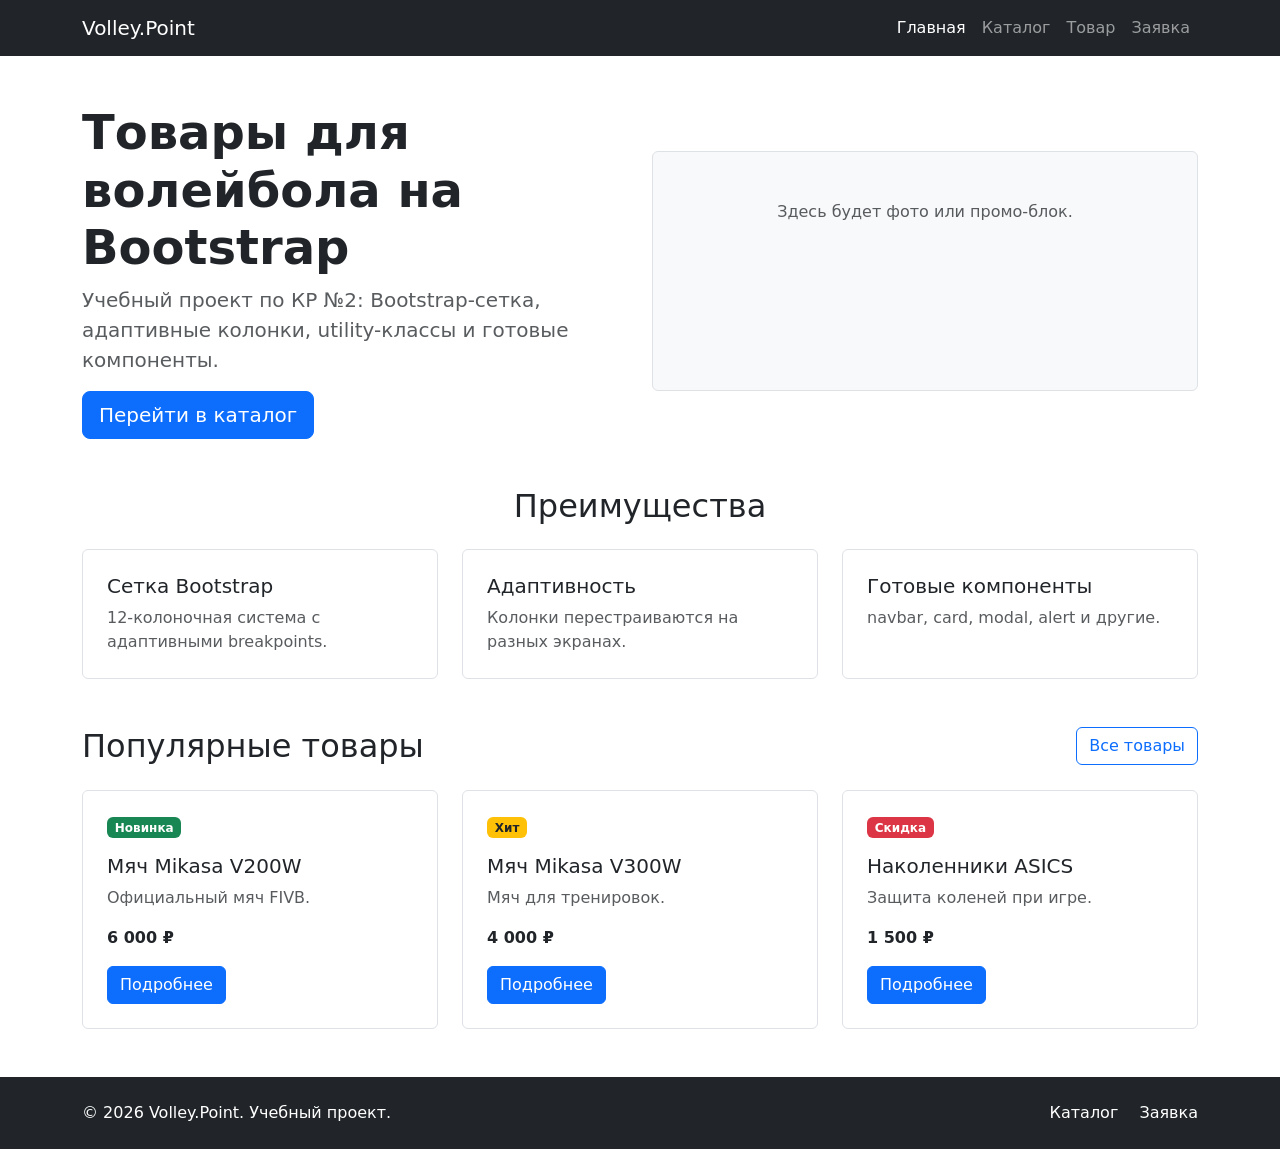
==== index.html @ da5b9ea9 "feat: create Bootstrap grid homepage" ====
<!DOCTYPE html>
<html lang="ru">
<head>
  <meta charset="UTF-8">
  <meta name="viewport" content="width=device-width, initial-scale=1.0">
  <title>Главная – Volley.Point</title>

  <link
    href="https://cdn.jsdelivr.net/npm/bootstrap@5.3.3/dist/css/bootstrap.min.css"
    rel="stylesheet"
  >
  <link rel="stylesheet" href="css/custom.css">
</head>
<body>

  <nav class="navbar navbar-expand-lg navbar-dark bg-dark">
    <div class="container">
      <a class="navbar-brand" href="index.html">Volley.Point</a>

      <button
        class="navbar-toggler"
        type="button"
        data-bs-toggle="collapse"
        data-bs-target="#mainNavbar"
        aria-controls="mainNavbar"
        aria-expanded="false"
        aria-label="Переключить навигацию"
      >
        <span class="navbar-toggler-icon"></span>
      </button>

      <div class="collapse navbar-collapse" id="mainNavbar">
        <ul class="navbar-nav ms-auto">
          <li class="nav-item">
            <a class="nav-link active" aria-current="page" href="index.html">Главная</a>
          </li>
          <li class="nav-item">
            <a class="nav-link" href="catalog.html">Каталог</a>
          </li>
          <li class="nav-item">
            <a class="nav-link" href="product.html">Товар</a>
          </li>
          <li class="nav-item">
            <a class="nav-link" href="order.html">Заявка</a>
          </li>
        </ul>
      </div>
    </div>
  </nav>

  <main>
    <section class="container my-5">
      <div class="row align-items-center g-4">
        <div class="col-12 col-lg-6">
          <h2 class="display-5 fw-bold">
            Товары для волейбола на Bootstrap
          </h2>
          <p class="lead text-muted">
            Учебный проект по КР №2: Bootstrap-сетка, адаптивные колонки,
            utility-классы и готовые компоненты.
          </p>
          <a class="btn btn-primary btn-lg" href="catalog.html">
            Перейти в каталог
          </a>
        </div>
        <div class="col-12 col-lg-6">
          <div class="placeholder-box p-5 bg-light border rounded text-center">
            <p class="mb-0 text-muted">
              Здесь будет фото или промо-блок.
            </p>
          </div>
        </div>
      </div>
    </section>

    <section class="container my-5">
      <h2 class="text-center mb-4">Преимущества</h2>
      <div class="row g-4">
        <div class="col-12 col-md-4">
          <div class="p-4 border rounded h-100 bg-white">
            <h3 class="h5">Сетка Bootstrap</h3>
            <p class="mb-0 text-muted">
              12-колоночная система с адаптивными breakpoints.
            </p>
          </div>
        </div>
        <div class="col-12 col-md-4">
          <div class="p-4 border rounded h-100 bg-white">
            <h3 class="h5">Адаптивность</h3>
            <p class="mb-0 text-muted">
              Колонки перестраиваются на разных экранах.
            </p>
          </div>
        </div>
        <div class="col-12 col-md-4">
          <div class="p-4 border rounded h-100 bg-white">
            <h3 class="h5">Готовые компоненты</h3>
            <p class="mb-0 text-muted">
              navbar, card, modal, alert и другие.
            </p>
          </div>
        </div>
      </div>
    </section>

    <section class="container my-5" id="popular">
      <div class="d-flex justify-content-between align-items-center mb-4">
        <h2 class="mb-0">Популярные товары</h2>
        <a class="btn btn-outline-primary" href="catalog.html">Все товары</a>
      </div>

      <div class="row g-4">
        <div class="col-12 col-md-6 col-lg-4">
          <div class="border rounded h-100 p-4">
            <span class="badge bg-success mb-3">Новинка</span>
            <h3 class="h5">Мяч Mikasa V200W</h3>
            <p class="text-muted">Официальный мяч FIVB.</p>
            <p class="fw-bold mb-3">6 000 ₽</p>
            <a class="btn btn-primary" href="product.html">Подробнее</a>
          </div>
        </div>
        <div class="col-12 col-md-6 col-lg-4">
          <div class="border rounded h-100 p-4">
            <span class="badge bg-warning text-dark mb-3">Хит</span>
            <h3 class="h5">Мяч Mikasa V300W</h3>
            <p class="text-muted">Мяч для тренировок.</p>
            <p class="fw-bold mb-3">4 000 ₽</p>
            <a class="btn btn-primary" href="product.html">Подробнее</a>
          </div>
        </div>
        <div class="col-12 col-md-6 col-lg-4">
          <div class="border rounded h-100 p-4">
            <span class="badge bg-danger mb-3">Скидка</span>
            <h3 class="h5">Наколенники ASICS</h3>
            <p class="text-muted">Защита коленей при игре.</p>
            <p class="fw-bold mb-3">1 500 ₽</p>
            <a class="btn btn-primary" href="product.html">Подробнее</a>
          </div>
        </div>
      </div>
    </section>
  </main>

  <footer class="bg-dark text-white py-4 mt-5">
    <div class="container">
      <div class="row align-items-center g-3">
        <div class="col-12 col-md-6">
          <p class="mb-0">&copy; 2026 Volley.Point. Учебный проект.</p>
        </div>
        <div class="col-12 col-md-6 text-md-end">
          <a class="text-white text-decoration-none me-3" href="catalog.html">Каталог</a>
          <a class="text-white text-decoration-none" href="order.html">Заявка</a>
        </div>
      </div>
    </div>
  </footer>

  <script
    src="https://cdn.jsdelivr.net/npm/bootstrap@5.3.3/dist/js/bootstrap.bundle.min.js"
  ></script>
</body>
</html>
---- css/custom.css ----
body {
  min-height: 100vh;
}

.placeholder-box {
  min-height: 240px;
}
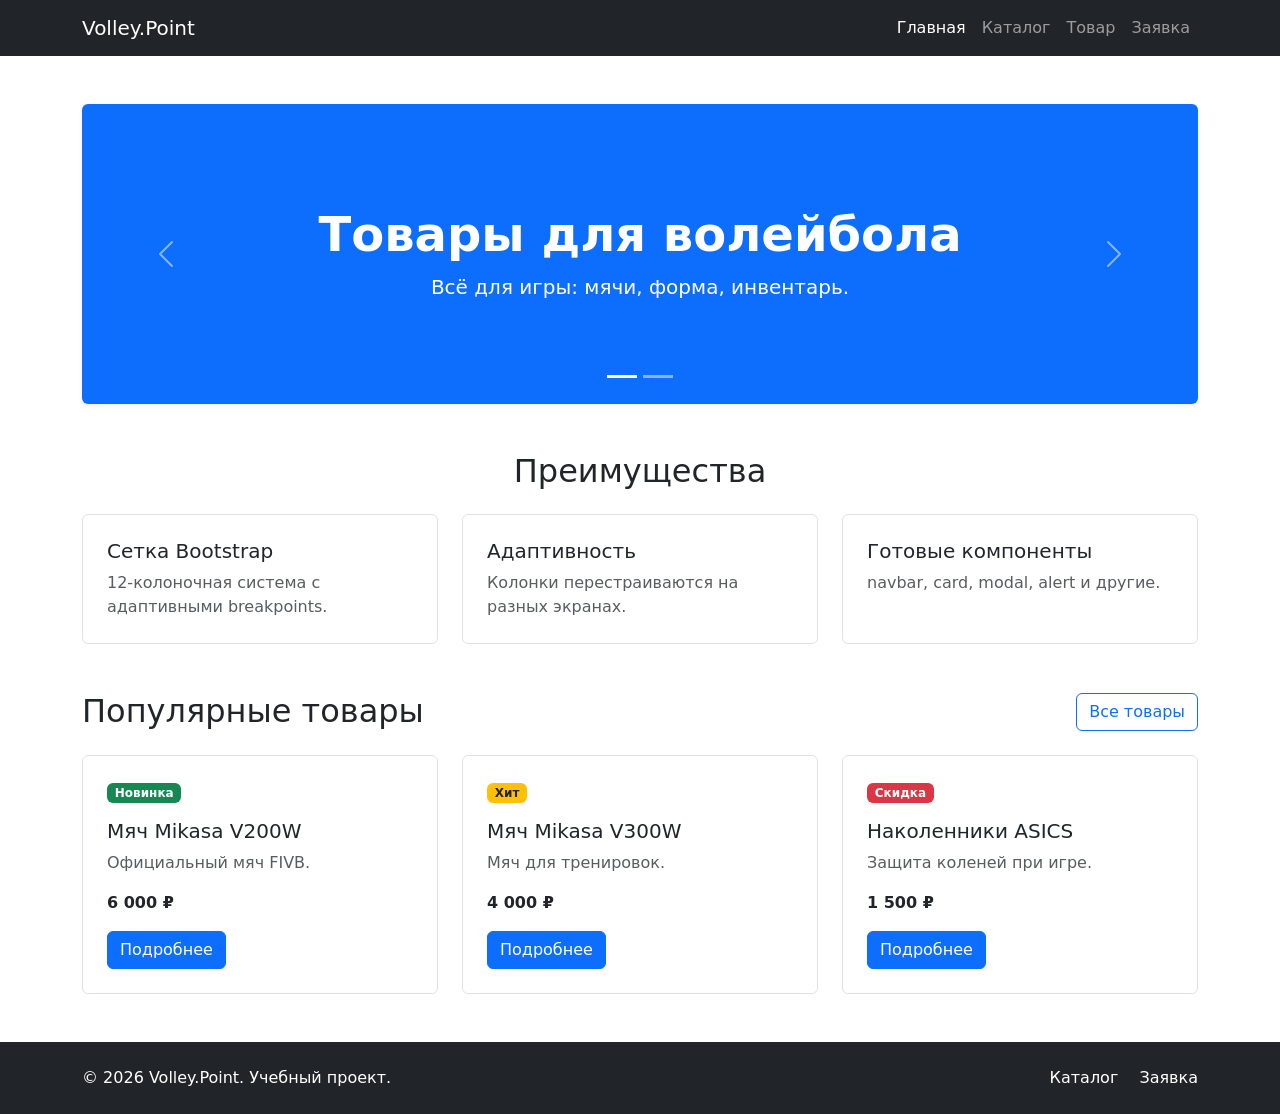
==== commit bb236bde: "feat: add carousel and finalize project" ====
--- a/index.html
+++ b/index.html
@@ -49,27 +49,35 @@
   </nav>
 
   <main>
+        <!-- Bootstrap Carousel -->
     <section class="container my-5">
-      <div class="row align-items-center g-4">
-        <div class="col-12 col-lg-6">
-          <h2 class="display-5 fw-bold">
-            Товары для волейбола на Bootstrap
-          </h2>
-          <p class="lead text-muted">
-            Учебный проект по КР №2: Bootstrap-сетка, адаптивные колонки,
-            utility-классы и готовые компоненты.
-          </p>
-          <a class="btn btn-primary btn-lg" href="catalog.html">
-            Перейти в каталог
-          </a>
+      <div id="heroCarousel" class="carousel slide shadow-sm rounded overflow-hidden" data-bs-ride="carousel">
+        <div class="carousel-indicators">
+          <button type="button" data-bs-target="#heroCarousel" data-bs-slide-to="0" class="active" aria-current="true" aria-label="Слайд 1"></button>
+          <button type="button" data-bs-target="#heroCarousel" data-bs-slide-to="1" aria-label="Слайд 2"></button>
         </div>
-        <div class="col-12 col-lg-6">
-          <div class="placeholder-box p-5 bg-light border rounded text-center">
-            <p class="mb-0 text-muted">
-              Здесь будет фото или промо-блок.
-            </p>
+        <div class="carousel-inner">
+          <div class="carousel-item active">
+            <div class="bg-primary text-white p-5 text-center d-flex flex-column justify-content-center" style="min-height: 300px;">
+              <h2 class="display-5 fw-bold">Товары для волейбола</h2>
+              <p class="lead mb-0">Всё для игры: мячи, форма, инвентарь.</p>
+            </div>
+          </div>
+          <div class="carousel-item">
+            <div class="bg-dark text-white p-5 text-center d-flex flex-column justify-content-center" style="min-height: 300px;">
+              <h2 class="display-5 fw-bold">Новинки сезона</h2>
+              <p class="lead mb-0">Мячи Mikasa FIVB уже в наличии.</p>
+            </div>
           </div>
         </div>
+        <button class="carousel-control-prev" type="button" data-bs-target="#heroCarousel" data-bs-slide="prev">
+          <span class="carousel-control-prev-icon" aria-hidden="true"></span>
+          <span class="visually-hidden">Предыдущий</span>
+        </button>
+        <button class="carousel-control-next" type="button" data-bs-target="#heroCarousel" data-bs-slide="next">
+          <span class="carousel-control-next-icon" aria-hidden="true"></span>
+          <span class="visually-hidden">Следующий</span>
+        </button>
       </div>
     </section>
 
--- a/css/custom.css
+++ b/css/custom.css
@@ -4,4 +4,8 @@
 
 .placeholder-box {
   min-height: 240px;
+}
+
+.placeholder-image {
+  min-height: 320px;
 }
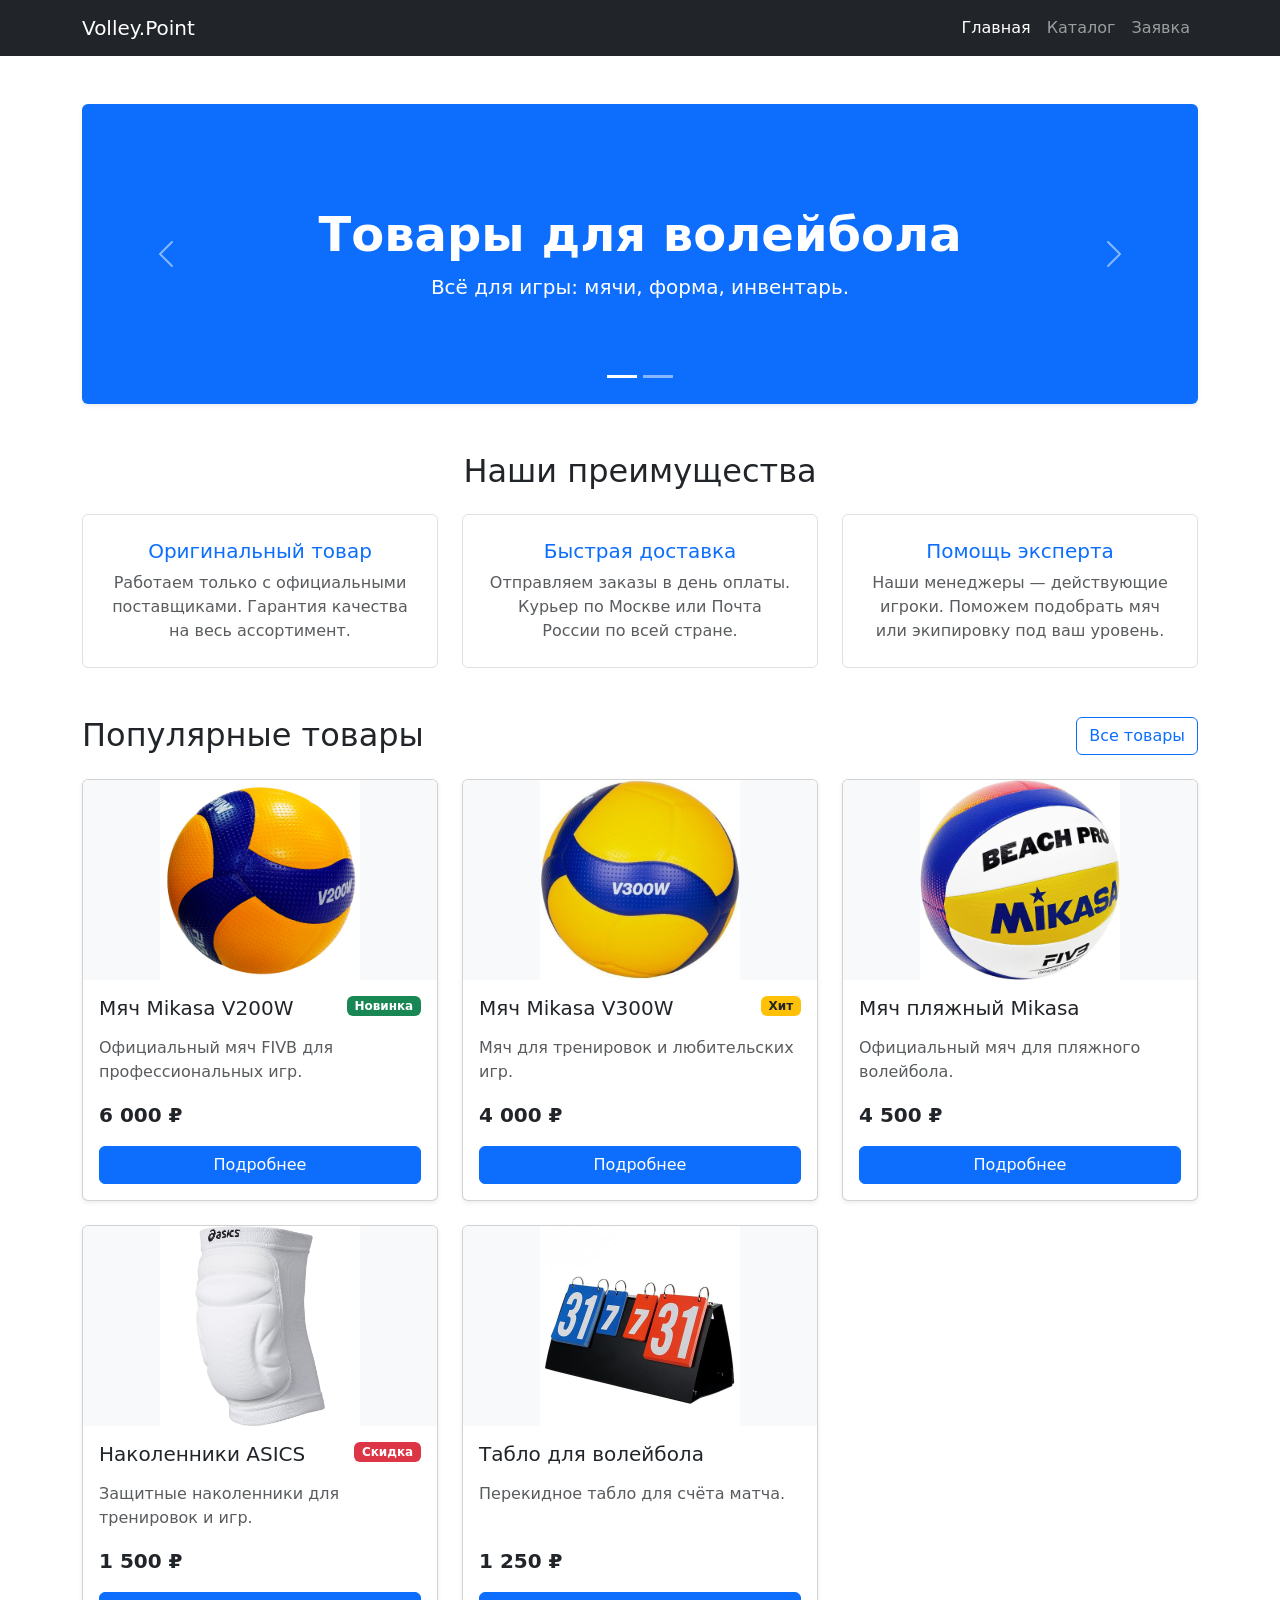
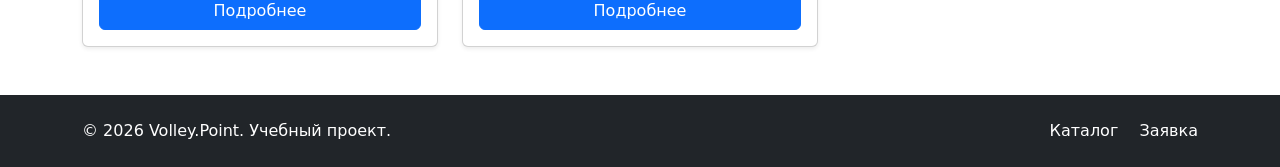
==== commit 69422a05: "feat: improve catalog, add product pages and working forms" ====
--- a/index.html
+++ b/index.html
@@ -38,9 +38,6 @@
             <a class="nav-link" href="catalog.html">Каталог</a>
           </li>
           <li class="nav-item">
-            <a class="nav-link" href="product.html">Товар</a>
-          </li>
-          <li class="nav-item">
             <a class="nav-link" href="order.html">Заявка</a>
           </li>
         </ul>
@@ -49,7 +46,7 @@
   </nav>
 
   <main>
-        <!-- Bootstrap Carousel -->
+    <!-- Bootstrap Carousel -->
     <section class="container my-5">
       <div id="heroCarousel" class="carousel slide shadow-sm rounded overflow-hidden" data-bs-ride="carousel">
         <div class="carousel-indicators">
@@ -81,36 +78,38 @@
       </div>
     </section>
 
+    <!-- Блок преимуществ магазина -->
     <section class="container my-5">
-      <h2 class="text-center mb-4">Преимущества</h2>
+      <h2 class="text-center mb-4">Наши преимущества</h2>
       <div class="row g-4">
         <div class="col-12 col-md-4">
-          <div class="p-4 border rounded h-100 bg-white">
-            <h3 class="h5">Сетка Bootstrap</h3>
+          <div class="p-4 border rounded h-100 bg-white text-center">
+            <h3 class="h5 text-primary">Оригинальный товар</h3>
             <p class="mb-0 text-muted">
-              12-колоночная система с адаптивными breakpoints.
+              Работаем только с официальными поставщиками. Гарантия качества на весь ассортимент.
             </p>
           </div>
         </div>
         <div class="col-12 col-md-4">
-          <div class="p-4 border rounded h-100 bg-white">
-            <h3 class="h5">Адаптивность</h3>
+          <div class="p-4 border rounded h-100 bg-white text-center">
+            <h3 class="h5 text-primary">Быстрая доставка</h3>
             <p class="mb-0 text-muted">
-              Колонки перестраиваются на разных экранах.
+              Отправляем заказы в день оплаты. Курьер по Москве или Почта России по всей стране.
             </p>
           </div>
         </div>
         <div class="col-12 col-md-4">
-          <div class="p-4 border rounded h-100 bg-white">
-            <h3 class="h5">Готовые компоненты</h3>
+          <div class="p-4 border rounded h-100 bg-white text-center">
+            <h3 class="h5 text-primary">Помощь эксперта</h3>
             <p class="mb-0 text-muted">
-              navbar, card, modal, alert и другие.
+              Наши менеджеры — действующие игроки. Поможем подобрать мяч или экипировку под ваш уровень.
             </p>
           </div>
         </div>
       </div>
     </section>
 
+    <!-- Блок популярных товаров (с фотками) -->
     <section class="container my-5" id="popular">
       <div class="d-flex justify-content-between align-items-center mb-4">
         <h2 class="mb-0">Популярные товары</h2>
@@ -118,31 +117,81 @@
       </div>
 
       <div class="row g-4">
-        <div class="col-12 col-md-6 col-lg-4">
-          <div class="border rounded h-100 p-4">
-            <span class="badge bg-success mb-3">Новинка</span>
-            <h3 class="h5">Мяч Mikasa V200W</h3>
-            <p class="text-muted">Официальный мяч FIVB.</p>
-            <p class="fw-bold mb-3">6 000 ₽</p>
-            <a class="btn btn-primary" href="product.html">Подробнее</a>
-          </div>
-        </div>
-        <div class="col-12 col-md-6 col-lg-4">
-          <div class="border rounded h-100 p-4">
-            <span class="badge bg-warning text-dark mb-3">Хит</span>
-            <h3 class="h5">Мяч Mikasa V300W</h3>
-            <p class="text-muted">Мяч для тренировок.</p>
-            <p class="fw-bold mb-3">4 000 ₽</p>
-            <a class="btn btn-primary" href="product.html">Подробнее</a>
-          </div>
-        </div>
-        <div class="col-12 col-md-6 col-lg-4">
-          <div class="border rounded h-100 p-4">
-            <span class="badge bg-danger mb-3">Скидка</span>
-            <h3 class="h5">Наколенники ASICS</h3>
-            <p class="text-muted">Защита коленей при игре.</p>
-            <p class="fw-bold mb-3">1 500 ₽</p>
-            <a class="btn btn-primary" href="product.html">Подробнее</a>
+        <!-- Товар 1 -->
+        <div class="col-12 col-md-6 col-lg-4">
+          <div class="card h-100 shadow-sm">
+            <img src="images/mach-v200w.jpg" class="card-img-top" alt="Мяч Mikasa V200W" style="object-fit: contain; height: 200px; background-color: #f8f9fa;">
+            <div class="card-body d-flex flex-column">
+              <div class="d-flex justify-content-between align-items-start mb-2">
+                <h3 class="card-title h5">Мяч Mikasa V200W</h3>
+                <span class="badge bg-success">Новинка</span>
+              </div>
+              <p class="card-text text-muted flex-grow-1">Официальный мяч FIVB для профессиональных игр.</p>
+              <p class="fw-bold fs-5 mt-auto mb-3">6 000 ₽</p>
+              <a href="product-1.html" class="btn btn-primary">Подробнее</a>
+            </div>
+          </div>
+        </div>
+
+        <!-- Товар 2 -->
+        <div class="col-12 col-md-6 col-lg-4">
+          <div class="card h-100 shadow-sm">
+            <img src="images/mach-v300w.jpg" class="card-img-top" alt="Мяч Mikasa V300W" style="object-fit: contain; height: 200px; background-color: #f8f9fa;">
+            <div class="card-body d-flex flex-column">
+              <div class="d-flex justify-content-between align-items-start mb-2">
+                <h3 class="card-title h5">Мяч Mikasa V300W</h3>
+                <span class="badge bg-warning text-dark">Хит</span>
+              </div>
+              <p class="card-text text-muted flex-grow-1">Мяч для тренировок и любительских игр.</p>
+              <p class="fw-bold fs-5 mt-auto mb-3">4 000 ₽</p>
+              <a href="product-2.html" class="btn btn-primary">Подробнее</a>
+            </div>
+          </div>
+        </div>
+
+        <!-- Товар 3 -->
+        <div class="col-12 col-md-6 col-lg-4">
+          <div class="card h-100 shadow-sm">
+            <img src="images/mach-beach.jpg" class="card-img-top" alt="Мяч пляжный Mikasa" style="object-fit: contain; height: 200px; background-color: #f8f9fa;">
+            <div class="card-body d-flex flex-column">
+              <div class="d-flex justify-content-between align-items-start mb-2">
+                <h3 class="card-title h5">Мяч пляжный Mikasa</h3>
+              </div>
+              <p class="card-text text-muted flex-grow-1">Официальный мяч для пляжного волейбола.</p>
+              <p class="fw-bold fs-5 mt-auto mb-3">4 500 ₽</p>
+              <a href="product-3.html" class="btn btn-primary">Подробнее</a>
+            </div>
+          </div>
+        </div>
+
+        <!-- Товар 4 -->
+        <div class="col-12 col-md-6 col-lg-4">
+          <div class="card h-100 shadow-sm">
+            <img src="images/nakolenniki-white.jpg" class="card-img-top" alt="Наколенники ASICS" style="object-fit: contain; height: 200px; background-color: #f8f9fa;">
+            <div class="card-body d-flex flex-column">
+              <div class="d-flex justify-content-between align-items-start mb-2">
+                <h3 class="card-title h5">Наколенники ASICS</h3>
+                <span class="badge bg-danger">Скидка</span>
+              </div>
+              <p class="card-text text-muted flex-grow-1">Защитные наколенники для тренировок и игр.</p>
+              <p class="fw-bold fs-5 mt-auto mb-3">1 500 ₽</p>
+              <a href="product-4.html" class="btn btn-primary">Подробнее</a>
+            </div>
+          </div>
+        </div>
+
+        <!-- Товар 5 -->
+        <div class="col-12 col-md-6 col-lg-4">
+          <div class="card h-100 shadow-sm">
+            <img src="images/tablo.jpg" class="card-img-top" alt="Табло для волейбола" style="object-fit: contain; height: 200px; background-color: #f8f9fa;">
+            <div class="card-body d-flex flex-column">
+              <div class="d-flex justify-content-between align-items-start mb-2">
+                <h3 class="card-title h5">Табло для волейбола</h3>
+              </div>
+              <p class="card-text text-muted flex-grow-1">Перекидное табло для счёта матча.</p>
+              <p class="fw-bold fs-5 mt-auto mb-3">1 250 ₽</p>
+              <a href="product-5.html" class="btn btn-primary">Подробнее</a>
+            </div>
           </div>
         </div>
       </div>
@@ -166,5 +215,6 @@
   <script
     src="https://cdn.jsdelivr.net/npm/bootstrap@5.3.3/dist/js/bootstrap.bundle.min.js"
   ></script>
+  <script src="js/main.js"></script>
 </body>
 </html>
